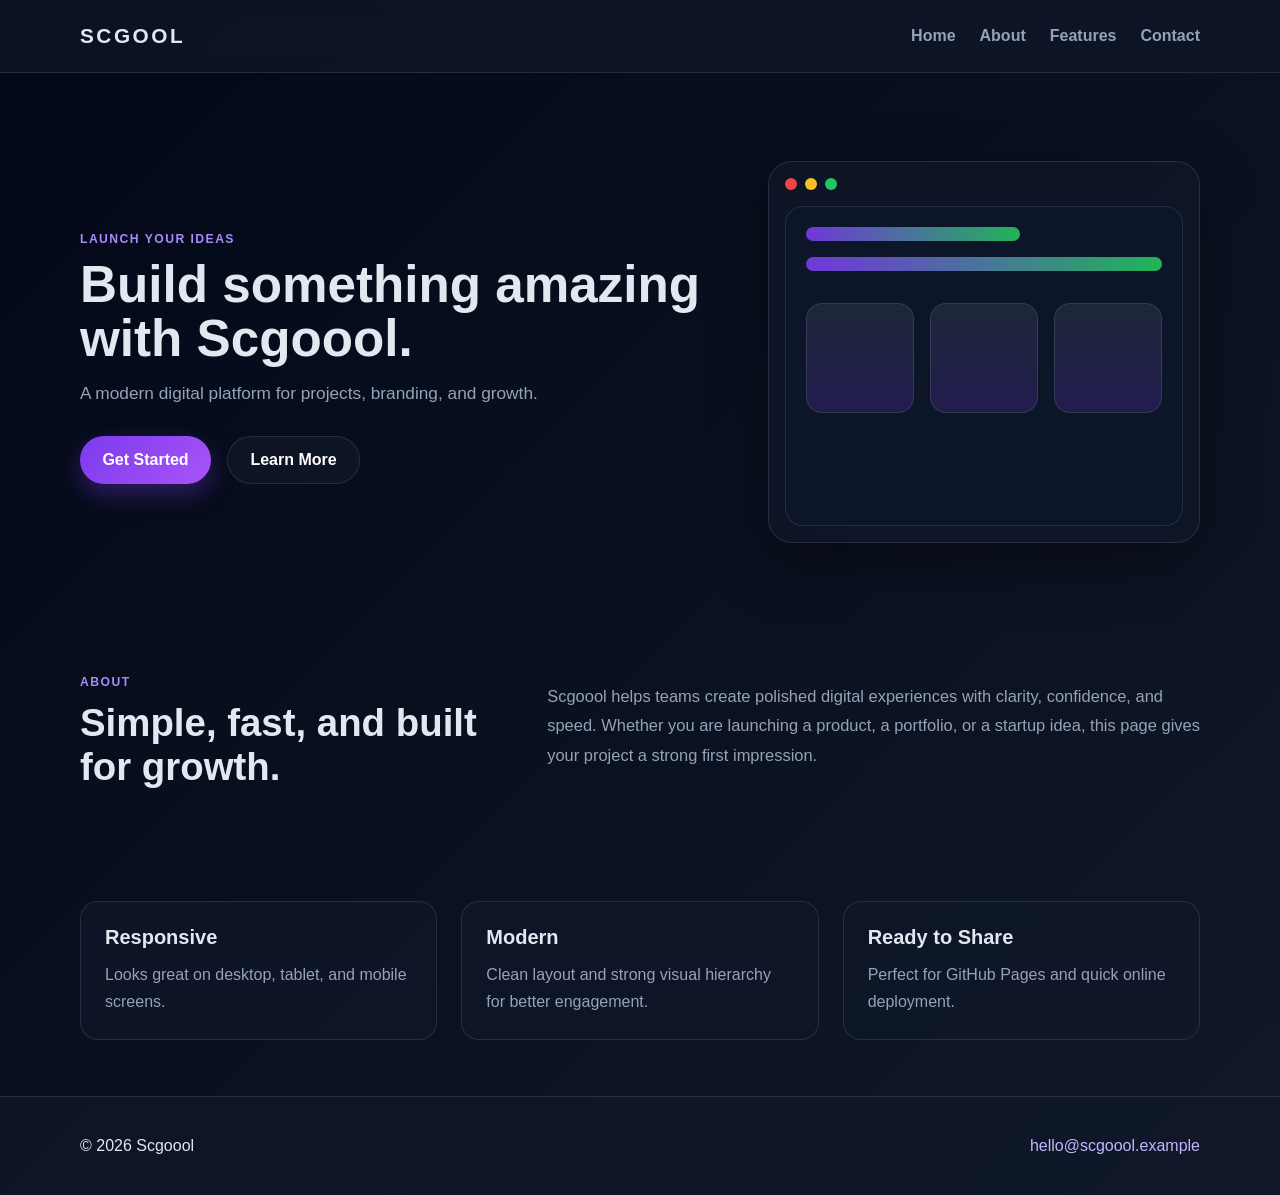
==== index.html @ e4ca2e2a "Create a simple landing page for the repository so the website can be viewed on GitHub Pages." ====
<!DOCTYPE html>
<html lang="en">
  <head>
    <meta charset="UTF-8" />
    <meta name="viewport" content="width=device-width, initial-scale=1.0" />
    <title>Scgoool | Welcome</title>
    <link rel="stylesheet" href="styles.css" />
  </head>
  <body>
    <header class="site-header">
      <nav class="nav container">
        <div class="logo">SCGOOL</div>
        <div class="nav-links">
          <a href="#home">Home</a>
          <a href="#about">About</a>
          <a href="#features">Features</a>
          <a href="#contact">Contact</a>
        </div>
      </nav>
    </header>

    <main id="home">
      <section class="hero container">
        <div class="hero-text">
          <p class="eyebrow">Launch your ideas</p>
          <h1>Build something amazing with Scgoool.</h1>
          <p class="subtitle">
            A modern digital platform for projects, branding, and growth.
          </p>
          <div class="actions">
            <a class="btn btn-primary" href="#features">Get Started</a>
            <a class="btn btn-secondary" href="#about">Learn More</a>
          </div>
        </div>
        <div class="hero-card">
          <div class="card-top">
            <span class="dot red"></span>
            <span class="dot yellow"></span>
            <span class="dot green"></span>
          </div>
          <div class="mockup">
            <div class="mockup-line short"></div>
            <div class="mockup-line"></div>
            <div class="mockup-boxes">
              <div></div>
              <div></div>
              <div></div>
            </div>
          </div>
        </div>
      </section>

      <section id="about" class="about container">
        <div>
          <p class="section-tag">About</p>
          <h2>Simple, fast, and built for growth.</h2>
        </div>
        <p>
          Scgoool helps teams create polished digital experiences with clarity,
          confidence, and speed. Whether you are launching a product, a portfolio,
          or a startup idea, this page gives your project a strong first impression.
        </p>
      </section>

      <section id="features" class="features container">
        <div class="feature-card">
          <h3>Responsive</h3>
          <p>Looks great on desktop, tablet, and mobile screens.</p>
        </div>
        <div class="feature-card">
          <h3>Modern</h3>
          <p>Clean layout and strong visual hierarchy for better engagement.</p>
        </div>
        <div class="feature-card">
          <h3>Ready to Share</h3>
          <p>Perfect for GitHub Pages and quick online deployment.</p>
        </div>
      </section>
    </main>

    <footer id="contact" class="site-footer">
      <div class="container footer-inner">
        <p>© 2026 Scgoool</p>
        <a href="mailto:hello@scgoool.example">hello@scgoool.example</a>
      </div>
    </footer>
  </body>
</html>
---- styles.css ----
:root {
  --bg: #0f172a;
  --bg-soft: #111827;
  --panel: #1e293b;
  --card: rgba(15, 23, 42, 0.8);
  --text: #e2e8f0;
  --muted: #94a3b8;
  --accent: #7c3aed;
  --accent-2: #22c55e;
  --white: #ffffff;
  --border: rgba(148, 163, 184, 0.18);
}

* {
  box-sizing: border-box;
}

html {
  scroll-behavior: smooth;
}

body {
  margin: 0;
  font-family: Arial, Helvetica, sans-serif;
  background: linear-gradient(135deg, #020817 0%, #111827 100%);
  color: var(--text);
}

img {
  max-width: 100%;
  display: block;
}

.container {
  width: min(1120px, calc(100% - 32px));
  margin: 0 auto;
}

.site-header {
  position: sticky;
  top: 0;
  backdrop-filter: blur(12px);
  background: rgba(15, 23, 42, 0.7);
  border-bottom: 1px solid var(--border);
  z-index: 10;
}

.nav {
  display: flex;
  justify-content: space-between;
  align-items: center;
  min-height: 72px;
}

.logo {
  font-size: 1.3rem;
  font-weight: 700;
  letter-spacing: 0.12em;
}

.nav-links {
  display: flex;
  gap: 1.5rem;
}

.nav-links a {
  color: var(--muted);
  text-decoration: none;
  font-weight: 600;
}

.nav-links a:hover {
  color: var(--white);
}

.hero {
  display: grid;
  grid-template-columns: 1.2fr 0.8fr;
  gap: 2.5rem;
  align-items: center;
  padding: 88px 0 64px;
}

.eyebrow,
.section-tag {
  text-transform: uppercase;
  letter-spacing: 0.12em;
  color: #a78bfa;
  font-size: 0.76rem;
  font-weight: 700;
}

.hero-text h1 {
  font-size: clamp(2.8rem, 4vw, 5rem);
  line-height: 1.05;
  margin: 0.3rem 0 1rem;
}

.subtitle {
  color: var(--muted);
  font-size: 1.08rem;
  max-width: 560px;
}

.actions {
  display: flex;
  gap: 1rem;
  margin-top: 2rem;
  flex-wrap: wrap;
}

.btn {
  display: inline-flex;
  align-items: center;
  justify-content: center;
  border-radius: 999px;
  padding: 0.9rem 1.4rem;
  text-decoration: none;
  font-weight: 700;
  transition: 0.2s ease;
}

.btn-primary {
  background: linear-gradient(135deg, var(--accent) 0%, #a855f7 100%);
  color: var(--white);
  box-shadow: 0 10px 24px rgba(124, 58, 237, 0.35);
}

.btn-secondary {
  border: 1px solid var(--border);
  color: var(--white);
  background: rgba(148, 163, 184, 0.05);
}

.btn:hover {
  transform: translateY(-1px);
}

.hero-card {
  background: rgba(15, 23, 42, 0.7);
  border: 1px solid var(--border);
  border-radius: 24px;
  padding: 1rem;
  box-shadow: 0 20px 60px rgba(0, 0, 0, 0.35);
}

.card-top {
  display: flex;
  gap: 0.5rem;
  padding-bottom: 1rem;
}

.dot {
  width: 12px;
  height: 12px;
  border-radius: 50%;
  display: inline-block;
}

.dot.red { background: #ef4444; }
.dot.yellow { background: #fbbf24; }
.dot.green { background: #22c55e; }

.mockup {
  background: rgba(15, 23, 42, 0.85);
  border: 1px solid var(--border);
  border-radius: 18px;
  min-height: 320px;
  padding: 1.25rem;
}

.mockup-line {
  height: 14px;
  border-radius: 999px;
  background: linear-gradient(90deg, rgba(124, 58, 237, 0.9), rgba(34, 197, 94, 0.9));
  margin-bottom: 1rem;
}

.mockup-line.short {
  width: 60%;
}

.mockup-boxes {
  display: grid;
  grid-template-columns: repeat(3, 1fr);
  gap: 1rem;
  margin-top: 2rem;
}

.mockup-boxes div {
  background: linear-gradient(180deg, rgba(148, 163, 184, 0.12), rgba(124, 58, 237, 0.2));
  border: 1px solid var(--border);
  border-radius: 16px;
  min-height: 110px;
}

.about,
.features {
  padding: 56px 0;
}

.about {
  display: grid;
  grid-template-columns: 0.8fr 1.2fr;
  gap: 2rem;
  align-items: center;
}

.about h2 {
  font-size: clamp(2rem, 3vw, 3rem);
  margin: 0.4rem 0 0;
}

.about p:last-child {
  color: var(--muted);
  line-height: 1.8;
  font-size: 1.03rem;
}

.features {
  display: grid;
  grid-template-columns: repeat(3, minmax(0, 1fr));
  gap: 1.5rem;
}

.feature-card {
  background: rgba(15, 23, 42, 0.7);
  border: 1px solid var(--border);
  border-radius: 18px;
  padding: 1.5rem;
}

.feature-card h3 {
  margin-top: 0;
  margin-bottom: 0.7rem;
  font-size: 1.25rem;
}

.feature-card p {
  margin: 0;
  color: var(--muted);
  line-height: 1.7;
}

.site-footer {
  border-top: 1px solid var(--border);
  background: rgba(15, 23, 42, 0.7);
}

.footer-inner {
  display: flex;
  justify-content: space-between;
  align-items: center;
  gap: 1rem;
  padding: 1.5rem 0;
}

.footer-inner a {
  color: #c4b5fd;
  text-decoration: none;
}

@media (max-width: 800px) {
  .hero,
  .about,
  .features {
    grid-template-columns: 1fr;
  }

  .nav {
    flex-direction: column;
    justify-content: center;
    gap: 12px;
    padding: 16px 0;
  }

  .nav-links {
    flex-wrap: wrap;
    justify-content: center;
  }

  .hero {
    padding-top: 56px;
  }

  .footer-inner {
    flex-direction: column;
    text-align: center;
  }
}
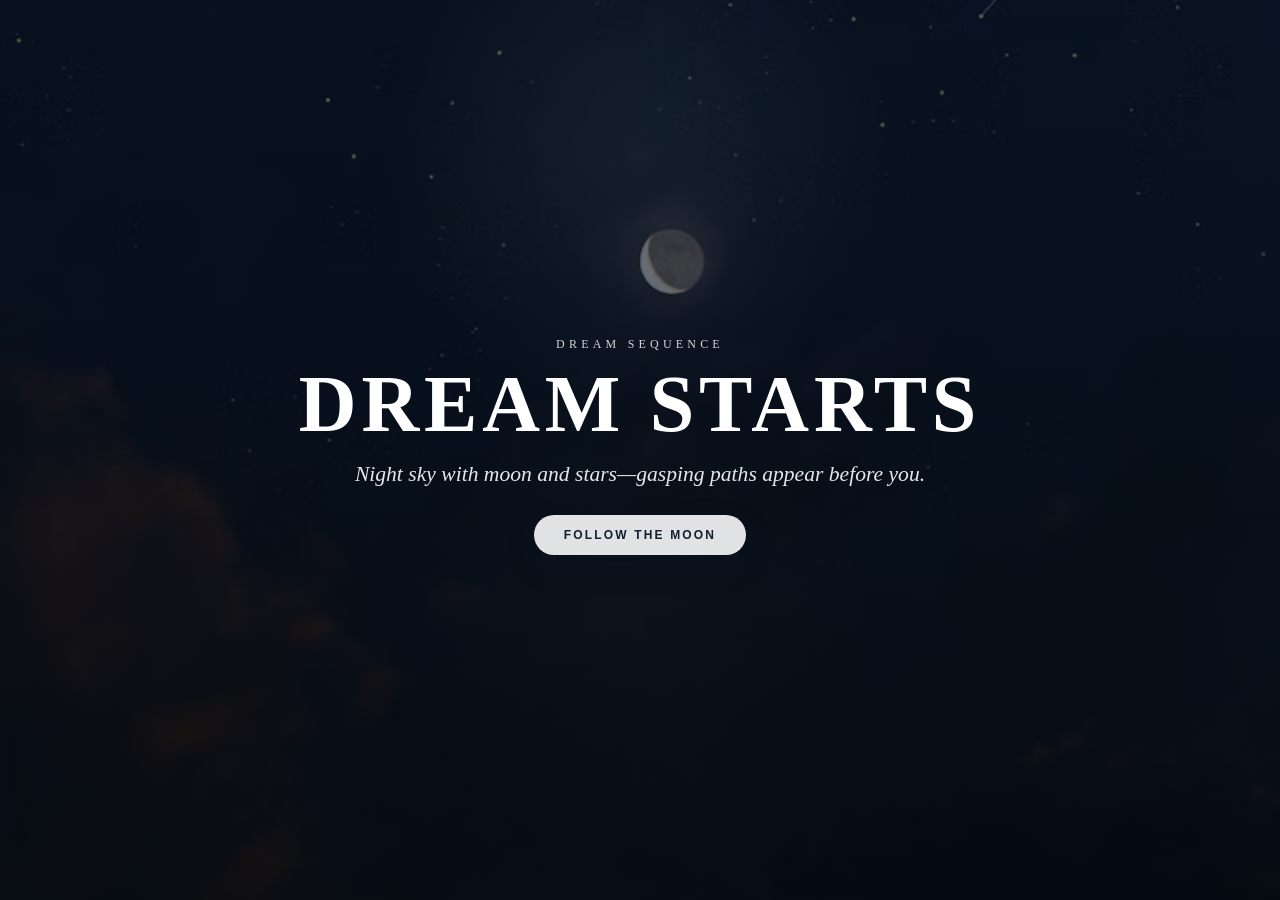
==== commit addc0df6: "Add files via upload" ====
--- a/index.html
+++ b/index.html
@@ -1,88 +1,21 @@
-<!DOCTYPE html>
-<html lang="en">
-  <head>
-    <meta charset="UTF-8" />
-    <meta name="viewport" content="width=device-width, initial-scale=1.0" />
-    <title>Scgoool | Welcome</title>
-    <link rel="stylesheet" href="styles.css" />
-  </head>
-  <body>
-    <header class="site-header">
-      <nav class="nav container">
-        <div class="logo">SCGOOL</div>
-        <div class="nav-links">
-          <a href="#home">Home</a>
-          <a href="#about">About</a>
-          <a href="#features">Features</a>
-          <a href="#contact">Contact</a>
-        </div>
-      </nav>
-    </header>
-
-    <main id="home">
-      <section class="hero container">
-        <div class="hero-text">
-          <p class="eyebrow">Launch your ideas</p>
-          <h1>Build something amazing with Scgoool.</h1>
-          <p class="subtitle">
-            A modern digital platform for projects, branding, and growth.
-          </p>
-          <div class="actions">
-            <a class="btn btn-primary" href="#features">Get Started</a>
-            <a class="btn btn-secondary" href="#about">Learn More</a>
-          </div>
-        </div>
-        <div class="hero-card">
-          <div class="card-top">
-            <span class="dot red"></span>
-            <span class="dot yellow"></span>
-            <span class="dot green"></span>
-          </div>
-          <div class="mockup">
-            <div class="mockup-line short"></div>
-            <div class="mockup-line"></div>
-            <div class="mockup-boxes">
-              <div></div>
-              <div></div>
-              <div></div>
-            </div>
-          </div>
-        </div>
-      </section>
-
-      <section id="about" class="about container">
-        <div>
-          <p class="section-tag">About</p>
-          <h2>Simple, fast, and built for growth.</h2>
-        </div>
-        <p>
-          Scgoool helps teams create polished digital experiences with clarity,
-          confidence, and speed. Whether you are launching a product, a portfolio,
-          or a startup idea, this page gives your project a strong first impression.
-        </p>
-      </section>
-
-      <section id="features" class="features container">
-        <div class="feature-card">
-          <h3>Responsive</h3>
-          <p>Looks great on desktop, tablet, and mobile screens.</p>
-        </div>
-        <div class="feature-card">
-          <h3>Modern</h3>
-          <p>Clean layout and strong visual hierarchy for better engagement.</p>
-        </div>
-        <div class="feature-card">
-          <h3>Ready to Share</h3>
-          <p>Perfect for GitHub Pages and quick online deployment.</p>
-        </div>
-      </section>
-    </main>
-
-    <footer id="contact" class="site-footer">
-      <div class="container footer-inner">
-        <p>© 2026 Scgoool</p>
-        <a href="mailto:hello@scgoool.example">hello@scgoool.example</a>
-      </div>
-    </footer>
-  </body>
-</html>
+<!DOCTYPE html>
+<html lang="en">
+<head>
+
+  <link rel="icon" href="assets/img/dream-sky.jpg">
+  <meta charset="UTF-8">
+  <meta name="viewport" content="width=device-width, initial-scale=1.0">
+  <title>Dream Starts</title>
+  <link rel="stylesheet" href="Styles.css">
+</head>
+<body>
+  <main class="card-container">
+    <section class="content-body">
+      <span class="subtitle">Dream Sequence</span>
+      <h1 class="main-title">Dream Starts</h1>
+      <p class="description">Night sky with moon and stars—gasping paths appear before you.</p>
+      <button class="cta-button">Follow the Moon</button>
+    </section>
+  </main>
+</body>
+</html>
--- a/Styles.css
+++ b/Styles.css
@@ -0,0 +1,113 @@
+* {
+  box-sizing: border-box;
+  margin: 0;
+  padding: 0;
+}
+
+html, body {
+  min-height: 100%;
+}
+
+body {
+  min-height: 100vh;
+  display: flex;
+  justify-content: center;
+  align-items: center;
+  background: #020812;
+  font-family: Georgia, "Times New Roman", serif;
+  color: #fff;
+}
+
+.card-container {
+  position: relative;
+  width: 100vw;
+  min-height: 100vh;
+  overflow: hidden;
+  display: grid;
+  place-items: center;
+  background:
+    linear-gradient(to bottom, rgba(13, 22, 33, 0.52), rgba(5, 11, 18, 0.82)),
+    radial-gradient(circle at 50% 18%, rgba(177, 198, 219, 0.18), transparent 26%),
+    radial-gradient(circle at 50% 70%, rgba(206, 157, 126, 0.12), transparent 26%),
+    url("dream-sky.jpe") center 40% / cover no-repeat;
+}
+
+.content-body {
+  width: min(1000px, 90vw);
+  padding: 48px 20px 56px;
+  text-align: center;
+}
+
+.subtitle {
+  display: block;
+  margin-bottom: 12px;
+  color: rgba(255, 255, 255, 0.82);
+  font-size: 0.75rem;
+  letter-spacing: 0.35em;
+  text-transform: uppercase;
+}
+
+.main-title {
+  margin-bottom: 14px;
+  font-size: clamp(2.5rem, 7vw, 5rem);
+  line-height: 1;
+  letter-spacing: 0.06em;
+  text-transform: uppercase;
+  font-weight: 700;
+}
+
+.description {
+  max-width: 700px;
+  margin: 0 auto 24px;
+  color: rgba(255, 255, 255, 0.9);
+  font-size: clamp(1rem, 2vw, 1.35rem);
+  font-style: italic;
+  line-height: 1.5;
+}
+
+.cta-button {
+  display: inline-block;
+  padding: 13px 30px;
+  border: 0;
+  border-radius: 999px;
+  background: rgba(255, 255, 255, 0.88);
+  color: #102033;
+  cursor: pointer;
+  font-size: 0.75rem;
+  font-weight: bold;
+  letter-spacing: 0.18em;
+  text-transform: uppercase;
+  text-decoration: none;
+  transition: transform 0.2s ease, background-color 0.2s ease, box-shadow 0.2s ease;
+  box-shadow: 0 12px 30px rgba(12, 23, 41, 0.18);
+}
+
+.cta-button:hover {
+  background: rgba(255, 255, 255, 1);
+  transform: translateY(-2px);
+  box-shadow: 0 16px 32px rgba(12, 23, 41, 0.26);
+}
+
+.choices {
+  display: flex;
+  justify-content: center;
+  gap: 18px;
+  flex-wrap: wrap;
+  margin-top: 30px;
+}
+
+.card {
+  display: inline-block;
+  padding: 14px 22px;
+  border: 1px solid rgba(255, 255, 255, 0.35);
+  border-radius: 12px;
+  color: #f8faff;
+  text-decoration: none;
+  background: rgba(11, 18, 27, 0.28);
+  transition: transform 0.2s ease, background 0.2s ease;
+}
+
+.card:hover {
+  transform: translateY(-3px);
+  background: rgba(17, 28, 42, 0.4);
+}
